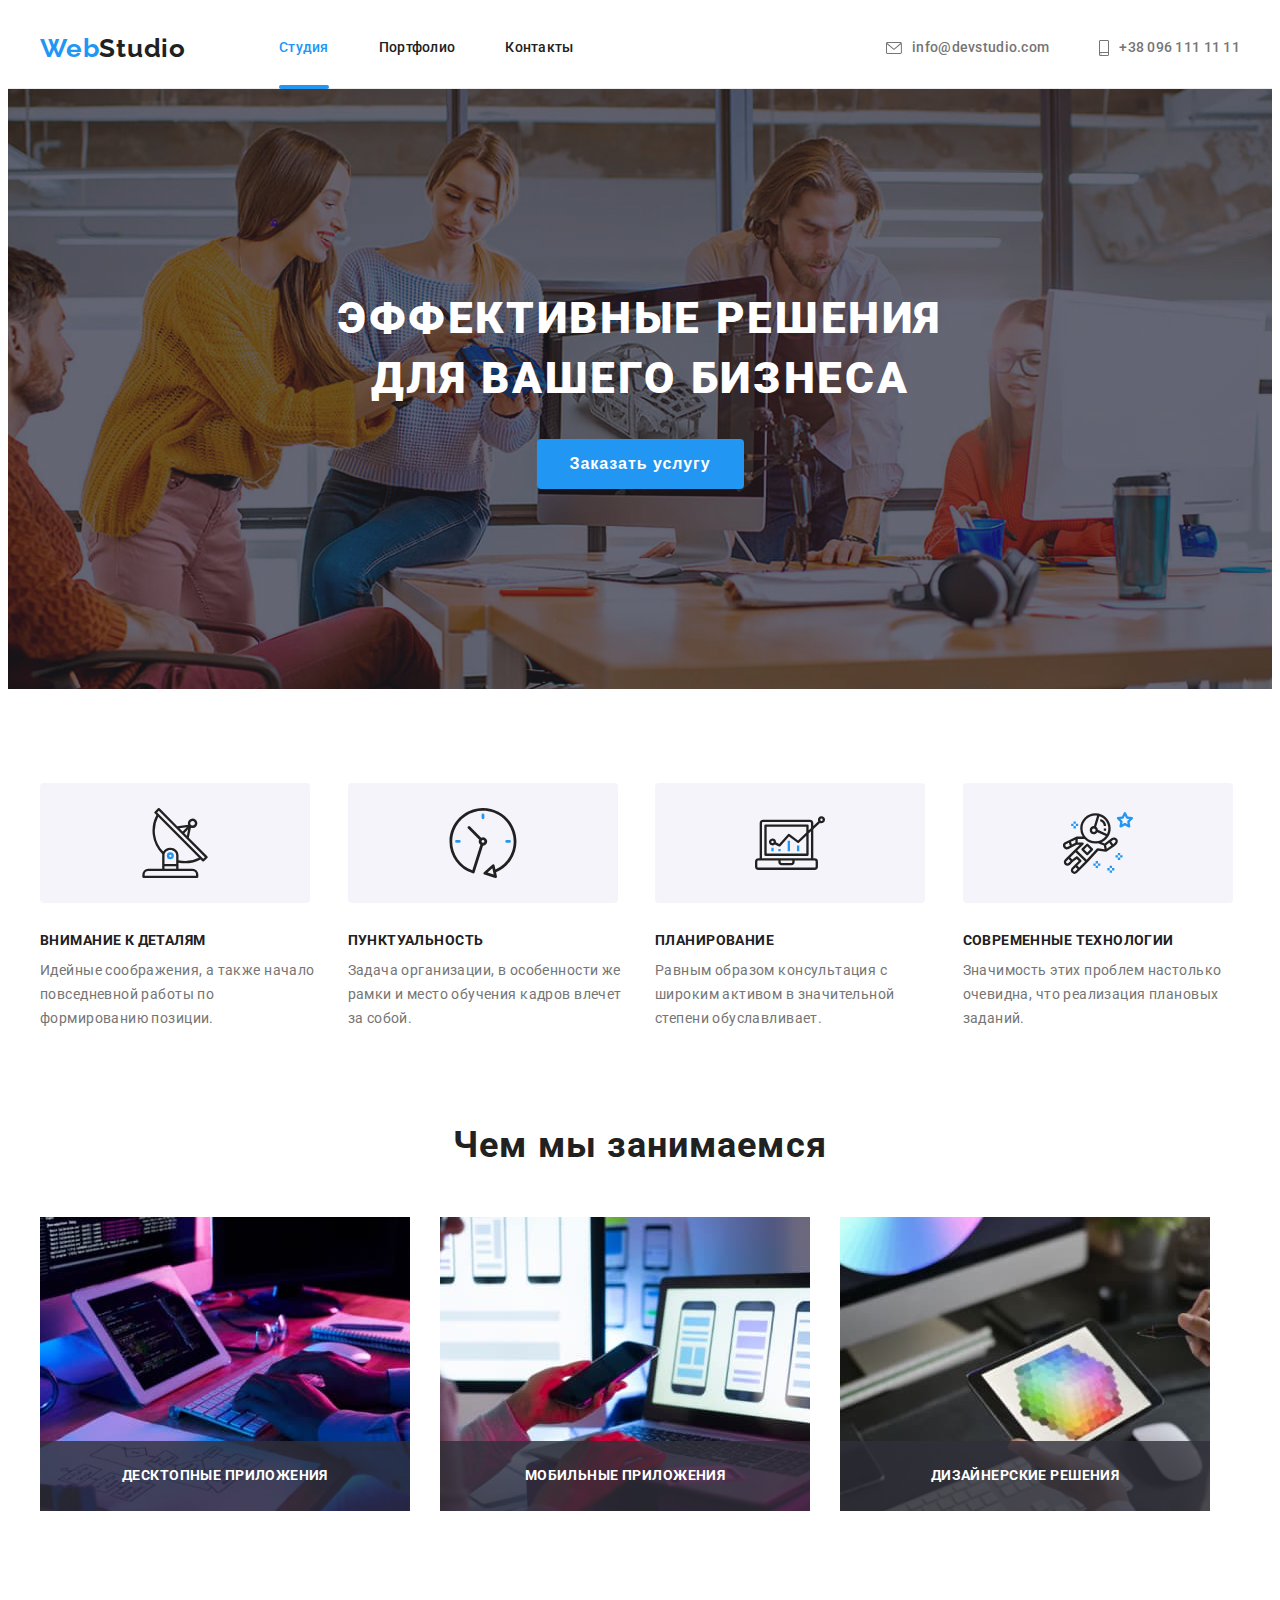
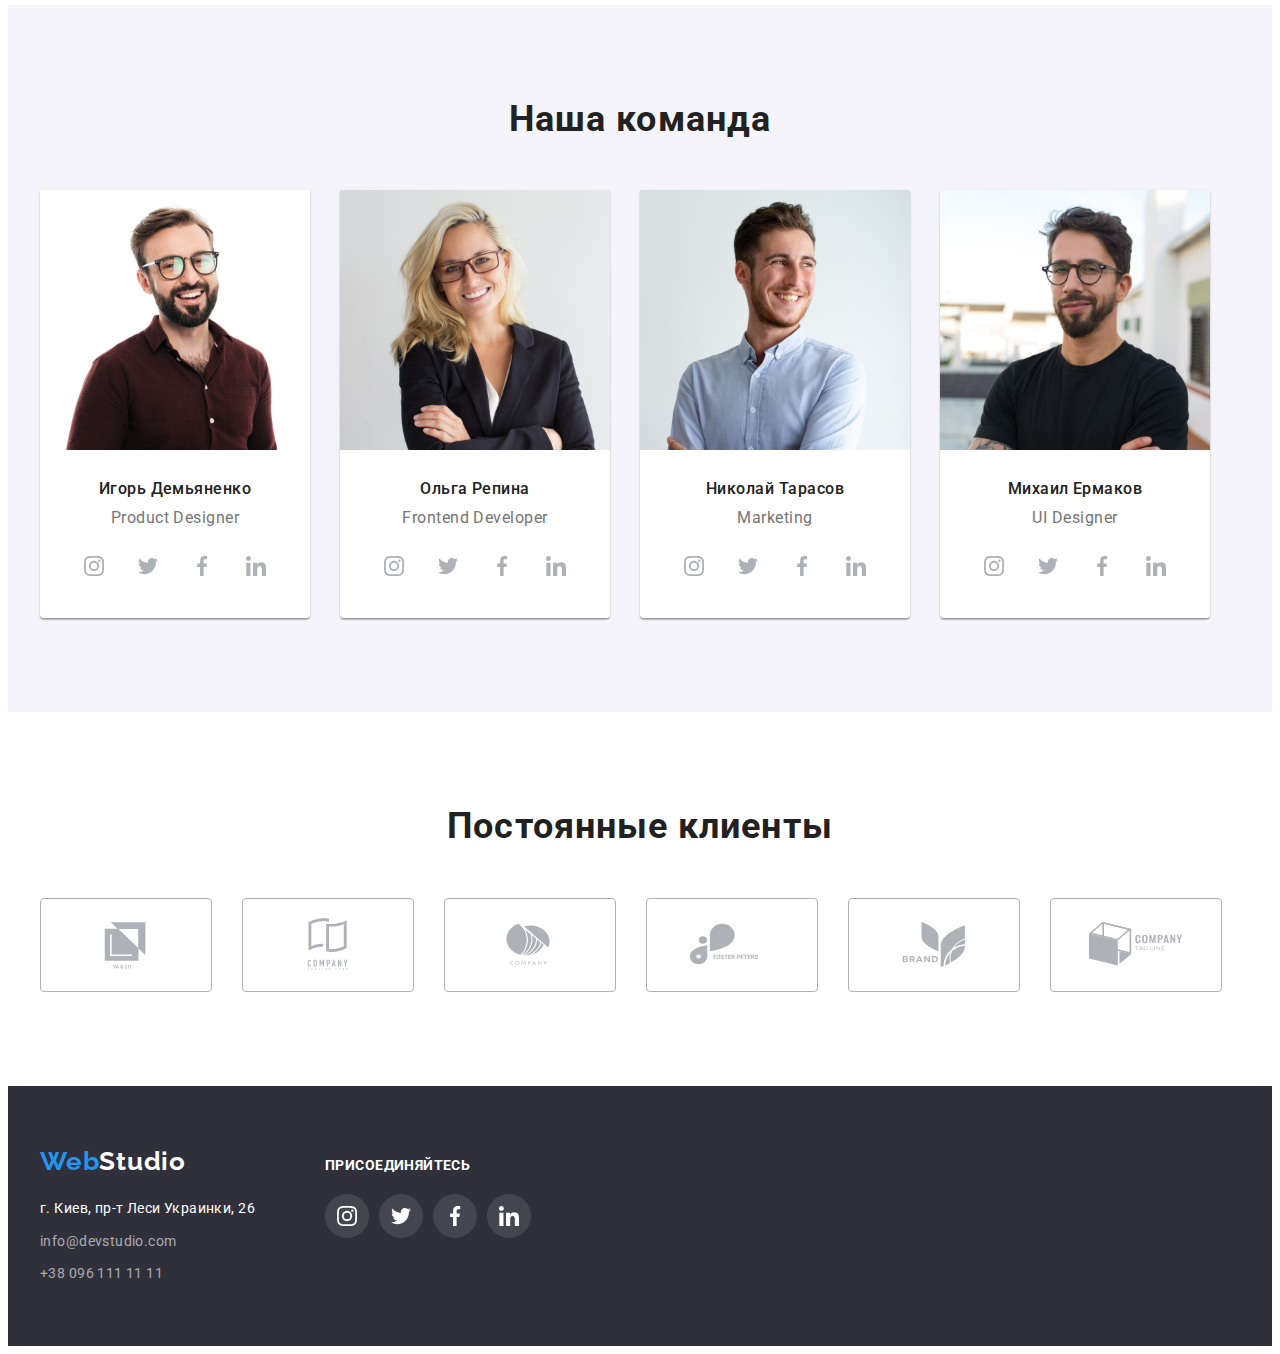
==== index.html @ b4411217 "hw-06 draft" ====
<!DOCTYPE html>
<html lang="ru">
  <head>
    <meta charset="UTF-8" />
    <meta http-equiv="X-UA-Compatible" content="IE=edge" />
    <meta name="viewport" content="width=device-width, initial-scale=1.0" />
    <link rel="preconnect" href="https://fonts.googleapis.com" />
    <link rel="preconnect" href="https://fonts.gstatic.com" crossorigin />
    <link rel="preconnect" href="https://fonts.googleapis.com" />
    <link rel="preconnect" href="https://fonts.gstatic.com" crossorigin />
    <link
      href="https://fonts.googleapis.com/css2?family=Raleway:wght@700&family=Roboto:wght@400;500;700;900&display=swap"
      rel="stylesheet"
    />
    <title>Портфолио</title>
    <link
      rel="stylesheet"
      href="https://cdnjs.cloudflare.com/ajax/libs/modern-normalize/1.1.0/modern-normalize.min.css"
      integrity="sha512-wpPYUAdjBVSE4KJnH1VR1HeZfpl1ub8YT/NKx4PuQ5NmX2tKuGu6U/JRp5y+Y8XG2tV+wKQpNHVUX03MfMFn9Q=="
      crossorigin="anonymous"
      referrerpolicy="no-referrer"
    />
    <link rel="stylesheet" href="./css/styles.css" />
  </head>
  <body>
    <!--SITE HEADER-->
    <header class="nav-header">
      <div class="container nav-container">
        <nav class="site-nav">
          <a href="" class="site-logo link"
            >Web<span class="logo-second-half">Studio</span></a
          >
          <ul class="site-nav-list list">
            <li class="site-nav-item">
              <a href="./index.html" class="site-nav-link link current"
                >Студия</a
              >
            </li>
            <li class="site-nav-item">
              <a href="./portfolio.html" class="site-nav-link link"
                >Портфолио</a
              >
            </li>
            <li class="site-nav-item">
              <a href="" class="site-nav-link link">Контакты</a>
            </li>
          </ul>
        </nav>

        <ul class="contacts-list list">

          <li class="contacts-item">
            <a href="mailto:info@devstudio.com" class="contacts-link link">
              <svg class="contacts-icon" width="16" height="12">
                <use href="./images/icons.svg#convert"></use>
              </svg>
              info@devstudio.com
            </a>

          </li>
          <li class="contacts-item">
            <a href="tel:+380961111111" class="contacts-link link">
              <svg class="contacts-icon" width="10" height="16">
                <use href="./images/icons.svg#smartphone"></use>
              </svg>
              +38 096 111 11 11
            </a>
          </li>

        </ul>
      </div>
    </header>
    <!-- MAIN -->
    <main>
      <!-- HERO SECTION -->
      <section class="hero-section">
        <h1 class="hero-title">Эффективные решения для вашего бизнеса</h1>
        <button type="button" class="hero-button" data-modal-open>Заказать услугу</button>
        <div class="hero-backdrop is-hidden" data-modal>

          <div class="hero-modal">
            <h2 class="hero-modal-title">Оставьте свои данные, мы вам перезвоним</h2>

            <form action="#" class="online-form">
          
          <div class="hero-form-wrap">
              <div class="hero-modal-wrap">
              <label class="hero-modal-label" for="user-name">Имя</label>
              <input class="hero-modal-input" type="text" name="online-name" id="user-name" required>
              <svg class="hero-input-icon" width="18" height="18">
                <use href="./images/icons.svg#person"></use>
              </svg>
            </div>

            <div class="hero-modal-wrap">
              <label class="hero-modal-label" for="user-tel">Телефон</label>
              <input class="hero-modal-input" type="tel" name="online-tel" id="user-tel" required>
              <svg class="hero-input-icon" width="18" height="18">
                <use href="./images/icons.svg#phone"></use>
              </svg>
            </div>

            <div class="hero-modal-wrap">
              <label class="hero-modal-label" for="user-email">Почта</label>
              <input class="hero-modal-input" type="email" name="online-email" id="user-email" required>
              <svg class="hero-input-icon" width="18" height="18">
                <use href="./images/icons.svg#email"></use>
              </svg>
            </div>

            <div class="hero-modal-wrap">
              <label class="hero-modal-label" for="online-comment">Комментарий</label>
              <textarea class="hero-modal-textarea" name="online-comment" id="online-comment" placeholder="Введите текст"></textarea>
            </div>
          </div>

            <div class="hero-modal-policy">
              <input class="modal-policy-check visually-hidden" type="checkbox" name="online-policy" id="online-policy">
              <label class="modal-policy" for="online-policy">
                <span><svg class="policy-icon-check" width="16" height="15">
                  <use href="./images/icons.svg#check"></use>
                </svg></span>Соглашаюсь с рассылкой и принимаю&nbsp;</label>
              <a class="modal-link" href="">Условия договора</a>
            </div>

            <button type="submit" class="hero-button">Отправить</button>
            
            </form>

            <button type="button" class="hero-modal-button" data-modal-close>
              <svg class="hero-modal-icon" width="11" height="11">
                    <use href="./images/icons.svg#close"></use>
                  </svg>
            </button>

          </div>
        </div>
      </section>
      <!-- ADVANTAGES -->
      <section class="advantages-section section">
        <h2 class="visually-hidden">Наши преимущества</h2>
        <div class="container">
          <ul class="advantages-list list">

            <li class="advantages-item">
              <div class="advanages-icon">
                <svg width="70" height="70">
                  <use href="./images/icons.svg#antenna"></use>
                </svg>
              </div>

              <h3 class="advantages-title">Внимание к деталям</h3>
              <p class="advantages-description">
                Идейные соображения, а также начало повседневной работы по
                формированию позиции.
              </p>
            </li>

            <li class="advantages-item">
              <div class="advanages-icon">
                <svg width="70" height="70">
                  <use href="./images/icons.svg#clock"></use>
                </svg>
              </div>

              <h3 class="advantages-title">Пунктуальность</h3>
              <p class="advantages-description">
                Задача организации, в особенности же рамки и место обучения
                кадров влечет за собой.
              </p>
            </li>

            <li class="advantages-item">

              <div class="advanages-icon">
                <svg width="70" height="70">
                  <use href="./images/icons.svg#diagram"></use>
                </svg>
              </div>

              <h3 class="advantages-title">Планирование</h3>
              <p class="advantages-description">
                Равным образом консультация с широким активом в значительной
                степени обуславливает.
              </p>
            </li>

            <li class="advantages-item">

              <div class="advanages-icon">
                <svg width="70" height="70">
                  <use href="./images/icons.svg#astronaut"></use>
                </svg>
              </div>

              <h3 class="advantages-title">Современные технологии</h3>
              <p class="advantages-description">
                Значимость этих проблем настолько очевидна, что реализация
                плановых заданий.
              </p>
            </li>

          </ul>
        </div>
      </section>
      <!-- WHAT CAN WE MAKE -->
      <section class="section">
        <div class="container">
          <h2 class="we-make-title">Чем мы занимаемся</h2>
          <ul class="we-make-list list">

            <li class="we-make-item">
              <img
                src="./images/box1.jpg"
                alt="процесс программирования"
                width="370"
              />
              <h3 class="we-make-description">Десктопные приложения</h3>
            </li>

            <li class="we-make-item">
              <img
                src="./images/box2.jpg"
                alt="адаптирование под смартфон"
                width="370"
              />
              <h3 class="we-make-description">Мобильные приложения</h3>
            </li>

            <li class="we-make-item">
              <img
                src="./images/box3.jpg"
                alt="адаптирование под планшет"
                width="370"
              />
              <h3 class="we-make-description">Дизайнерские решения</h3>
            </li>

          </ul>
        </div>
      </section>
      <!-- TEAM -->
      <section class="team-section section">
        <div class="container">

          <h2 class="team-title">Наша команда</h2>
          <ul class="team-list list">
            
              <li class="team-item">
                <img
                  src="./images/igor_d_photo.jpg"
                  alt="Игорь Демьяненко"
                  width="270"
                />
                <div class="team-text-card">
                  <h3 class="team-title-member">Игорь Демьяненко</h3>
                  <p class="team-description" lang="en">Product Designer</p>
                  <ul class="team-social-list list">

                    <li class="team-social-item">
                      <a href="" class="team-social-link">
                        <svg class="team-social-icon" width="20" height="20">
                          <use href="./images/icons.svg#instagram"></use>
                        </svg>
                      </a>
                    </li>

                    <li class="team-social-item">
                      <a href="" class="team-social-link">
                        <svg class="team-social-icon" width="20" height="20">
                          <use href="./images/icons.svg#twitter"></use>
                        </svg>
                      </a>
                    </li>

                    <li class="team-social-item">
                      <a href="" class="team-social-link">
                        <svg class="team-social-icon" width="20" height="20">
                          <use href="./images/icons.svg#facebook"></use>
                        </svg>
                      </a>
                    </li>

                    <li class="team-social-item">
                      <a href="" class="team-social-link">
                        <svg class="team-social-icon" width="20" height="20">
                          <use href="./images/icons.svg#linkedin"></use>
                        </svg>
                      </a>
                    </li>

                  </ul>
              </li>

            <li class="team-item">
              <img
                src="./images/olga_r_photo.jpg"
                alt="Ольга Репина"
                width="270"
              />
              <div class="team-text-card">
                <h3 class="team-title-member">Ольга Репина</h3>
                <p class="team-description" lang="en">Frontend Developer</p>
                  <ul class="team-social-list list">

                    <li class="team-social-item">
                      <a href="" class="team-social-link">
                        <svg class="team-social-icon" width="20" height="20">
                          <use href="./images/icons.svg#instagram"></use>
                        </svg>
                      </a>
                    </li>

                    <li class="team-social-item">
                      <a href="" class="team-social-link">
                        <svg class="team-social-icon" width="20" height="20">
                          <use href="./images/icons.svg#twitter"></use>
                        </svg>
                      </a>
                    </li>

                    <li class="team-social-item">
                      <a href="" class="team-social-link">
                        <svg class="team-social-icon" width="20" height="20">
                          <use href="./images/icons.svg#facebook"></use>
                        </svg>
                      </a>
                    </li>

                    <li class="team-social-item">
                      <a href="" class="team-social-link">
                        <svg class="team-social-icon" width="20" height="20">
                          <use href="./images/icons.svg#linkedin"></use>
                        </svg>
                      </a>
                    </li>

                  </ul>
              </div>
            </li>

            <li class="team-item">
              <img
                src="./images/nikolay_t_photo.jpg"
                alt="Николай Тарасов"
                width="270"
              />
              <div class="team-text-card">
                <h3 class="team-title-member">Николай Тарасов</h3>
                <p class="team-description" lang="en">Marketing</p>
                  <ul class="team-social-list list">

                    <li class="team-social-item">
                      <a href="" class="team-social-link">
                        <svg class="team-social-icon" width="20" height="20">
                          <use href="./images/icons.svg#instagram"></use>
                        </svg>
                      </a>
                    </li>

                    <li class="team-social-item">
                      <a href="" class="team-social-link">
                        <svg class="team-social-icon" width="20" height="20">
                          <use href="./images/icons.svg#twitter"></use>
                        </svg>
                      </a>
                    </li>

                    <li class="team-social-item">
                      <a href="" class="team-social-link">
                        <svg class="team-social-icon" width="20" height="20">
                          <use href="./images/icons.svg#facebook"></use>
                        </svg>
                      </a>
                    </li>

                    <li class="team-social-item">
                      <a href="" class="team-social-link">
                        <svg class="team-social-icon" width="20" height="20">
                          <use href="./images/icons.svg#linkedin"></use>
                        </svg>
                      </a>
                    </li>

                  </ul>
              </div>
            </li>

            <li class="team-item">
              <img
                src="./images/mickhail_e_photo.jpg"
                alt="Михаил Ермаков"
                width="270"
              />
              <div class="team-text-card">
                <h3 class="team-title-member">Михаил Ермаков</h3>
                <p class="team-description" lang="en">UI Designer</p>
                  <ul class="team-social-list list">

                    <li class="team-social-item">
                      <a href="" class="team-social-link">
                        <svg class="team-social-icon" width="20" height="20">
                          <use href="./images/icons.svg#instagram"></use>
                        </svg>
                      </a>
                    </li>

                    <li class="team-social-item">
                      <a href="" class="team-social-link">
                        <svg class="team-social-icon" width="20" height="20">
                          <use href="./images/icons.svg#twitter"></use>
                        </svg>
                      </a>
                    </li>

                    <li class="team-social-item">
                      <a href="" class="team-social-link">
                        <svg class="team-social-icon" width="20" height="20">
                          <use href="./images/icons.svg#facebook"></use>
                        </svg>
                      </a>
                    </li>

                    <li class="team-social-item">
                      <a href="" class="team-social-link">
                        <svg class="team-social-icon" width="20" height="20">
                          <use href="./images/icons.svg#linkedin"></use>
                        </svg>
                      </a>
                    </li>

                  </ul>
              </div>
            </li>
          </ul>
        </div>
      </section>
      <!-- CLIENTS -->
      <section class="section">
        <div class="container">
          <h2 class="clients-title">Постоянные клиенты</h2>

          <ul class="clients-list list">

            <li class="clients-item">
              <a class="clients-link" href="">
                  <svg class="clients-icon" width="106" height="60">
                    <use href="./images/icons.svg#client1"></use>
                  </svg>
              </a>
            </li>

                <li class="clients-item">
              <a class="clients-link" href="">
                  <svg class="clients-icon" width="106" height="60">
                    <use href="./images/icons.svg#client2"></use>
                  </svg>
              </a>
            </li>

                <li class="clients-item">
              <a class="clients-link" href="">
                  <svg class="clients-icon" width="106" height="60">
                    <use href="./images/icons.svg#client3"></use>
                  </svg>
              </a>
            </li>

                <li class="clients-item">
              <a class="clients-link" href="">
                  <svg class="clients-icon" width="106" height="60">
                    <use href="./images/icons.svg#client4"></use>
                  </svg>
              </a>
            </li>

                <li class="clients-item">
              <a class="clients-link" href="">
                  <svg class="clients-icon" width="106" height="60">
                    <use href="./images/icons.svg#client5"></use>
                  </svg>
              </a>
            </li>

                <li class="clients-item">
              <a class="clients-link" href="">
                  <svg class="clients-icon" width="106" height="60">
                    <use href="./images/icons.svg#client6"></use>
                  </svg>
              </a>
            </li>

          </ul>
        </div>
      </section>
    </main>
    <!-- FOOTER -->
    <footer class="footer">
      <div class="container wrapper">

        <div class="footer-contacts">
          <a href="" class="site-logo-footer link"
          >Web<span class="white-half-logo">Studio</span>
        </a>
        <address class="footer-address">
          <ul class="footer-list list">
            <li class="footer-item">
              <a
                class="footer-link-location link"
                href="https://goo.gl/maps/r5CcagLjubWfefs69"
                target="_blank"
                rel="nooper norefferer"
                >г. Киев, пр-т Леси Украинки, 26</a
              >
            </li>
            <li class="footer-item">
              <a class="footer-link link" href="mailto:info@devstudio.com"
                >info@devstudio.com</a
              >
            </li>
            <li class="footer-item">
              <a class="footer-link link" href="tel:+380961111111"
                >+38 096 111 11 11</a
              >
            </li>
          </ul>
        </address>
        </div>

        <div class="footer-socials">
          <h3 class="footer-socials-title">Присоединяйтесь</h3>
            <ul class="footer-socials-list list">

            <li class="footer-socials-item">
              <a href="" class="footer-socials-link">
                <svg class="footer-socials-icon" width="20" height="20">
                  <use href="./images/icons.svg#instagram"></use>
                </svg>
              </a>
            </li>

            <li class="footer-socials-item">
              <a href="" class="footer-socials-link">
                <svg class="footer-socials-icon" width="20" height="20">
                  <use href="./images/icons.svg#twitter"></use>
                </svg>
              </a>
            </li>

            <li class="footer-socials-item">
              <a href="" class="footer-socials-link">
                <svg class="footer-socials-icon" width="20" height="20">
                  <use href="./images/icons.svg#facebook"></use>
                </svg>
              </a>
            </li>

            <li class="footer-socials-item">
              <a href="" class="footer-socials-link">
                <svg class="footer-socials-icon" width="20" height="20">
                  <use href="./images/icons.svg#linkedin"></use>
                </svg>
              </a>
            </li>

          </ul>
        </div>

      </div>
    </footer>
    <script src="./js/modal.js"></script>
  </body>
</html>
---- css/styles.css ----
:root {
	--primary-text-color: #212121;
	--secondary-text-color: #757575;
	--secondary-bg-color: #f5f4fa;
	--design-bg-color: #2f303a;
	--accent-color: #2196f3;
	--wite-bg-color: #ffffff;
	--white-text-color: #ffffff;
	--icons-color: #afb1b8;
	--low-opacity-text: rgba(255, 255, 255, 0.6);
	--footer-bg-icon: rgba(255, 255, 255, 0.1);
	--card-shadow: 0px 1px 3px rgba(0, 0, 0, 0.12), 0px 1px 1px rgba(0, 0, 0, 0.14), 0px 2px 1px rgba(0, 0, 0, 0.2);
	--hover-shadow: 0px 3px 1px rgba(0, 0, 0, 0.1), 0px 1px 2px rgba(0, 0, 0, 0.08), 0px 2px 2px rgba(0, 0, 0, 0.12);
	--backdrop-bg: rgba(0, 0, 0, 0.2);
	--projects-bg-hover: rgba(33, 150, 243, 0.9);
	--cubic-value: cubic-bezier(0.4, 0, 0.2, 1);
}

/* ----------------UTILITIES---------------- */

p,
h1,
h2,
h3,
h4,
h5,
h6 {
	margin: 0;
}

ul {
	margin: 0;
	padding: 0;
}

body {
	background-color: var(--white-bg-color);
	color: var(--primary-text-color);
	font-family: Roboto, sans-serif;
}

img {
	display: block;
	max-width: 100%;
	height: auto;
}

.container {
	width: 1200px;
	padding-right: 15px;
	padding-left: 15px;
	margin-left: auto;
	margin-right: auto;
}

.section {
	padding-top: 94px;
	padding-bottom: 94px;
}

.list {
	list-style: none;
}

.link {
	text-decoration: none;
}

.visually-hidden {
	position: absolute;
	white-space: nowrap;
	width: 1px;
	height: 1px;
	overflow: hidden;
	border: 0;
	padding: 0;
	clip: rect(0 0 0 0);
	clip-path: inset(50%);
	margin: -1px;
}

/* ----------------ALL PAGES---------------- */

/* ----------------NAV---------------- */
.site-logo {
	margin-right: 93px;

	color: var(--accent-color);
	font-family: Raleway, sans-serif;
	font-size: 26px;
	font-weight: 700;
	line-height: 1.19;
	letter-spacing: 0.03em;
}

.site-logo-footer {
	color: var(--accent-color);
	font-family: Raleway, sans-serif;
	font-size: 26px;
	font-weight: 700;
	line-height: 1.19;
	letter-spacing: 0.03em;
}

.logo-second-half {
	color: var(--primary-text-color);
}

.nav-header {
	border-bottom-width: 1px;
	border-bottom-style: solid;
	border-bottom-color: #ececec;
}

.nav-container {
	display: flex;
	align-items: center;
}

.site-nav {
	display: flex;
	align-items: center;
}

.site-nav-list {
	display: flex;
}

.site-nav-item:not(:last-child) {
	margin-right: 50px;
}

.site-nav-link {
	position: relative;
	display: block;

	padding-top: 32px;
	padding-bottom: 32px;

	color: var(--primary-text-color);
	font-weight: 500;
	font-size: 14px;
	line-height: 1.14;
	letter-spacing: 0.02em;

	transition: color 250ms var(--cubic-value);
}

.site-nav-link::after {
	position: absolute;
	display: block;
	bottom: -1px;

	content: "";
	width: 100%;
	height: 4px;
	background-color: var(--accent-color);
	border-radius: 2px;

	transform: scaleX(0);
	transition: transform 250ms var(--cubic-value);
	transform-origin: left center;
}

.site-nav-link:hover::after,
.site-nav-link:focus::after {
	transform: scaleX(1);
}

.site-nav-link.current,
.site-nav-link:hover,
.site-nav-link:focus {
	color: var(--accent-color);
}

.current {
	position: relative;
}

.current::before {
	position: absolute;
	display: block;
	bottom: -1px;

	content: "";
	width: 100%;
	height: 4px;
	background-color: var(--accent-color);
	border-radius: 2px;
}

.contacts-item:not(:first-child) {
	margin-left: 50px;
}

.contacts-link {
	display: flex;
	align-items: center;

	padding-top: 32px;
	padding-bottom: 32px;

	color: var(--secondary-text-color);
	font-weight: 500;
	font-size: 14px;
	line-height: 1.14;
	letter-spacing: 0.02em;

	transition: color 250ms var(--cubic-value);
}

.contacts-list {
	display: flex;
	margin-left: auto;
}

.contacts-link:hover,
.contacts-link:focus {
	color: var(--accent-color);
}

.contacts-icon {
	margin-right: 10px;
	fill: currentColor;
}

/* ----------------FOOTER---------------- */
.footer {
	padding: 60px 0;
	background-color: var(--design-bg-color);
}

.wrapper {
	align-items: baseline;
	display: flex;
}

.white-half-logo {
	display: inline-block;
	color: var(--white-text-color);
}

.footer-link-location {
	color: var(--white-text-color);
	font-style: normal;
	font-size: 14px;
	line-height: 1.7;
	letter-spacing: 0.03em;
}

.footer-link {
	color: var(--low-opacity-text);
	font-style: normal;
	font-size: 14px;
	line-height: 1.7;
	letter-spacing: 0.03em;
}

.footer-list {
	display: inline-block;
}

.footer-item:not(:last-child) {
	margin-bottom: 9px;
}

.footer-address {
	margin-top: 20px;
}

.footer-socials {
	margin-left: 70px;
}

.footer-socials-title {
	margin-bottom: 20px;

	font-weight: 700;
	font-size: 14px;
	line-height: 1.14;
	letter-spacing: 0.03em;
	text-transform: uppercase;
	color: var(--white-text-color);
}

.footer-socials-list {
	display: flex;
	justify-content: center;
}

.footer-socials-item {
	width: 44px;
	height: 44px;
}

.footer-socials-item:not(:first-child) {
	margin-left: 10px;
}

.footer-socials-link {
	display: flex;
	align-items: center;
	justify-content: center;

	width: 100%;
	height: 100%;
	border-radius: 50%;

	background-color: var(--footer-bg-icon);
	color: white;

	transition: background-color 250ms var(--cubic-value);
}

.footer-socials-icon {
	fill: currentColor;
}

.footer-socials-link:hover,
.footer-socials-link:focus {
	background-color: var(--accent-color);
}

/* ----------------"Студия" page CSS---------------- */

/* ----------------HERO SECTION---------------- */
.hero-section {
	text-align: center;

	padding: 200px 0;
	margin-left: auto;
	margin-right: auto;
	max-width: 1600px;

	background-color: #c4c4c4;
	background-image: linear-gradient(rgba(47, 48, 58, 0.4), rgba(47, 48, 58, 0.4)), url(../images/hero-img.jpg);
	background-repeat: no-repeat;
	background-position: center;
	background-size: cover;
}

.hero-title {
	margin-bottom: 30px;
	margin-left: auto;
	margin-right: auto;
	width: 696px;

	color: var(--white-text-color);
	text-transform: uppercase;
	font-weight: 900;
	font-size: 44px;
	line-height: 1.36;
	letter-spacing: 0.06em;
}

.hero-button {
	display: inline-block;
	padding: 10px 32px;
	min-width: 200px;

	background-color: var(--accent-color);
	color: var(--white-text-color);
	border-radius: 4px;
	border: 1px solid transparent;
	box-sizing: border-box;
	cursor: pointer;
	font-size: 16px;
	font-weight: 700;
	line-height: 1.8;
	letter-spacing: 0.06em;

	transition: background-color 250ms var(--cubic-value);
}

.hero-button:hover,
.hero-button:focus {
	background-color: #188ce8;
}

.hero-backdrop {
	position: fixed;
	z-index: 1;

	top: 0;
	left: 0;
	width: 100%;
	height: 100%;
	background-color: var(--backdrop-bg);
	transition: opacity 800ms var(--cubic-value), visibility 800ms var(--cubic-value);
}

.hero-modal {
	position: absolute;
	top: 50%;
	left: 50%;

	width: 528px;
	height: 581px;
	padding: 40px;

	background-color: var(--wite-bg-color);
	box-shadow: var(--card-shadow);
	border-radius: 4px;

	transform: scale(1) translate(-50%, -50%);
}

.hero-modal-button {
	position: absolute;
	top: 7px;
	right: 7px;

	display: flex;
	align-items: center;
	justify-content: center;

	width: 30px;
	height: 30px;

	border-radius: 50%;
	background-color: transparent;
	border: 1px solid rgba(0, 0, 0, 0.1);
	cursor: pointer;
	color: var(--accent-color);
	transition: fill 250ms var(--cubic-value);
}

.hero-modal-button:hover,
.hero-modal-button:focus {
	fill: currentColor;
}

.hero-modal-title {
	margin-bottom: 12px;

	font-weight: 700;
	font-size: 20px;
	line-height: 1.15;
	letter-spacing: 0.03em;
	color: var(--primary-text-color);
}

.hero-form-wrap {
	margin-bottom: 20px;
}

.hero-modal-wrap {
	position: relative;

	display: flex;
	flex-direction: column;
}

.hero-modal-wrap:not(:last-child) {
	margin-bottom: 10px;
}

.hero-modal-label {
	display: block;
	text-align: left;
	margin-bottom: 4px;

	font-size: 12px;
	line-height: 1.16;
	letter-spacing: 0.01em;
	color: var(--secondary-text-color);
}

.hero-modal-input {
	padding: 0;
	margin: 0;

	padding-left: 42px;

	width: 100%;
	height: 40px;

	border: 1px solid rgba(33, 33, 33, 0.2);
	border-radius: 4px;
	outline: none;
	transition: border-color 250ms var(--cubic-value);
}

.hero-input-icon {
	position: absolute;
	top: 50%;
	left: 12px;
	transition: fill 250ms var(--cubic-value);
}

.hero-modal-textarea {
	width: 100%;
	height: 120px;

	padding: 12px 16px;

	border: 1px solid rgba(33, 33, 33, 0.2);
	border-radius: 4px;
	resize: none;
	outline: none;
	transition: border-color 250ms var(--cubic-value);
}

.hero-modal-input:focus,
.hero-modal-textarea:focus {
	border-color: var(--accent-color);
}

.hero-modal-input:focus + .hero-input-icon {
	fill: var(--accent-color);
}

.hero-modal-textarea::placeholder {
	font-size: 14px;
	line-height: 1.14;
	letter-spacing: 0.01em;

	color: rgba(117, 117, 117, 0.5);
}

.hero-modal-policy {
	display: flex;
	align-items: center;
	justify-content: center;

	margin-bottom: 30px;
}

.modal-policy {
	display: flex;
	align-items: center;

	font-size: 14px;
	line-height: 1.7;
	letter-spacing: 0.03em;
	color: var(--secondary-text-color);
}

.modal-policy span {
	display: flex;
	align-items: center;

	width: 16px;
	height: 15px;
	border: 2px solid #212121;
	border-radius: 2px;
	margin-right: 8px;
}

.policy-icon-check {
	fill: #ffffff;
}

.modal-policy-check:checked + .modal-policy span {
	background-color: var(--accent-color);
	border: none;
}

.modal-link {
	font-size: 14px;
	line-height: 1.7;
	letter-spacing: 0.03em;
	text-decoration-skip-ink: none;
	color: var(--accent-color);
}

.is-hidden {
	opacity: 0;
	visibility: hidden;
	pointer-events: none;
}

/* ----------------ADVANTAGES---------------- */

.advantages-section {
	padding-bottom: 0;
}

.advantages-list {
	margin-left: -30px;
	margin-top: -30px;
	display: flex;
	flex-wrap: wrap;
}

.advantages-item {
	flex-basis: calc(100% / 4 - 30px);
	margin-left: 30px;
	margin-top: 30px;
}

.advanages-icon {
	margin-bottom: 30px;
	background-color: var(--secondary-bg-color);
	width: 270px;
	height: 120px;
	display: flex;
	justify-content: center;
	align-items: center;
	border-radius: 4px;
}

.advantages-title {
	margin-bottom: 10px;
	color: var(--primary-text-color);
	font-size: 14px;
	font-weight: 700;
	line-height: 1.14;
	letter-spacing: 0.03em;
	text-transform: uppercase;
}

.advantages-description {
	color: var(--secondary-text-color);
	font-size: 14px;
	line-height: 1.7;
	letter-spacing: 0.03em;
}

/* ----------------WHAT CAN WE MAKE---------------- */

.we-make-list {
	display: flex;
}

.we-make-item {
	position: relative;
}

.we-make-item:not(:last-child) {
	margin-right: 30px;
}

.we-make-title {
	margin-bottom: 50px;
	color: var(--primary-text-color);
	font-weight: 700;
	font-size: 36px;
	line-height: 1.16;
	text-align: center;
	letter-spacing: 0.03em;
}

.we-make-description {
	position: absolute;
	bottom: 0;
	right: 0;

	display: flex;
	justify-content: center;
	align-items: center;

	width: 370px;
	height: 70px;

	background-color: rgba(47, 48, 58, 0.8);
	color: var(--white-text-color);
	font-weight: 700;
	font-size: 14px;
	line-height: 1.14;
	letter-spacing: 0.03em;
	text-transform: uppercase;
}

/* ----------------TEAM---------------- */

.team-section {
	background-color: var(--secondary-bg-color);
}

.team-list {
	display: flex;
	flex-wrap: wrap;
}

.team-item {
	box-shadow: var(--card-shadow);
	border-radius: 0px 0px 4px 4px;
}

.team-item:not(:last-child) {
	margin-right: 30px;
}

.team-title {
	margin-bottom: 50px;

	color: var(--primary-text-color);
	font-weight: 700;
	font-size: 36px;
	line-height: 1.16;
	text-align: center;
	letter-spacing: 0.03em;
}

.team-text-card {
	padding-top: 30px;
	padding-bottom: 30px;

	background-color: var(--wite-bg-color);
	text-align: center;
	border-radius: 0px 0px 4px 4px;
}

.team-title-member {
	margin-bottom: 10px;

	color: var(--primary-text-color);
	font-weight: 500;
	font-size: 16px;
	line-height: 1.18;
	letter-spacing: 0.03em;
}

.team-description {
	color: var(--secondary-text-color);
	font-size: 16px;
	line-height: 1.18;
	letter-spacing: 0.03em;
	margin-bottom: 16px;
}

.team-social-list {
	display: flex;
	justify-content: center;
}

.team-social-item {
	width: 44px;
	height: 44px;
}

.team-social-item:not(:first-child) {
	margin-left: 10px;
}

.team-social-link {
	width: 100%;
	height: 100%;
	border-radius: 50%;
	display: flex;
	align-items: center;
	justify-content: center;
	background-color: var(--wite-bg-color);
	color: var(--icons-color);

	transition: color 250ms var(--cubic-value), background-color 250ms var(--cubic-value);
}

.team-social-icon {
	fill: currentColor;
}

.team-social-link:hover,
.team-social-link:focus {
	background-color: var(--accent-color);
	color: var(--wite-bg-color);
}

/* ----------------CLIENTS---------------- */

.clients-title {
	margin-bottom: 50px;

	color: var(--primary-text-color);
	font-weight: 700;
	font-size: 36px;
	line-height: 1.16;
	text-align: center;
	letter-spacing: 0.03em;
}

.clients-list {
	display: flex;
}

.clients-item:not(:first-child) {
	margin-left: 30px;
}

.clients-link {
	width: 170px;
	height: 92px;
	display: flex;
	justify-content: center;
	align-items: center;

	border: 1px solid var(--icons-color);
	border-radius: 4px;
	color: var(--icons-color);

	transition: color 250ms var(--cubic-value), border-color 250ms var(--cubic-value);
}

.clients-icon {
	fill: currentColor;
}

.clients-link:hover,
.clients-link:focus {
	color: var(--accent-color);
	border-color: var(--accent-color);
}

/* ----------------"Портфолио" page CSS---------------- */

/* ----------------FILTER NAVIGATION---------------- */
.filter-nav-list {
	display: flex;
	justify-content: center;
	margin-bottom: 50px;
}

.filter-nav-item:not(:last-child) {
	margin-right: 8px;
}

.filter-nav-buttons {
	padding: 6px 22px;
	background-color: var(--secondary-bg-color);
	color: var(--primary-text-color);
	font-weight: 500;
	font-size: 16px;
	line-height: 1.62;
	letter-spacing: 0.03em;
	border: none;
	border-radius: 4px;
	cursor: pointer;

	transition: color 250ms var(--cubic-value), background-color 250ms var(--cubic-value),
		box-shadow 250ms var(--cubic-value);
}

.filter-nav-buttons:hover,
.filter-nav-buttons:focus {
	background-color: var(--accent-color);
	color: var(--white-text-color);
	box-shadow: var(--hover-shadow);
}

/* ----------------PROJECTS---------------- */

.projects-list {
	display: flex;
	flex-wrap: wrap;

	margin-left: -30px;
	margin-top: -30px;
}

.projects-item {
	flex-basis: calc(100% / 3 - 30px);
	margin-left: 30px;
	margin-top: 30px;
}

.projects-link {
	display: block;
	transition: box-shadow 250ms var(--cubic-value);
}

.projects-link:hover,
.projects-link:focus {
	box-shadow: 0px 1px 1px rgba(0, 0, 0, 0.12), 0px 4px 4px rgba(0, 0, 0, 0.06), 1px 4px 6px rgba(0, 0, 0, 0.16);
}

.projects-wrap {
	padding: 20px 24px;
	border-left: 1px solid #eeeeee;
	border-right: 1px solid #eeeeee;
	border-bottom: 1px solid #eeeeee;
}

.projects-title {
	margin-bottom: 4px;
	color: var(--primary-text-color);
	font-weight: 700;
	font-size: 18px;
	line-height: 2;
	letter-spacing: 0.06em;
}

.projects-description {
	color: var(--secondary-text-color);
	font-size: 16px;
	line-height: 1.87;
	letter-spacing: 0.03em;
}

.projects-top-wrap {
	position: relative;
	overflow: hidden;
}

.projects-top-text {
	position: absolute;
	top: 0;
	left: 0;

	height: 100%;
	font-size: 18px;
	line-height: 1.5;
	letter-spacing: 0.03em;
	padding: 63px 24px;
	color: var(--white-text-color);
	background-color: var(--projects-bg-hover);

	transform: translateY(100%);
	transition: transform 250ms var(--cubic-value);
}

.projects-item:hover .projects-top-text,
.projects-link:focus .projects-top-text {
	transform: translateY(0);
}
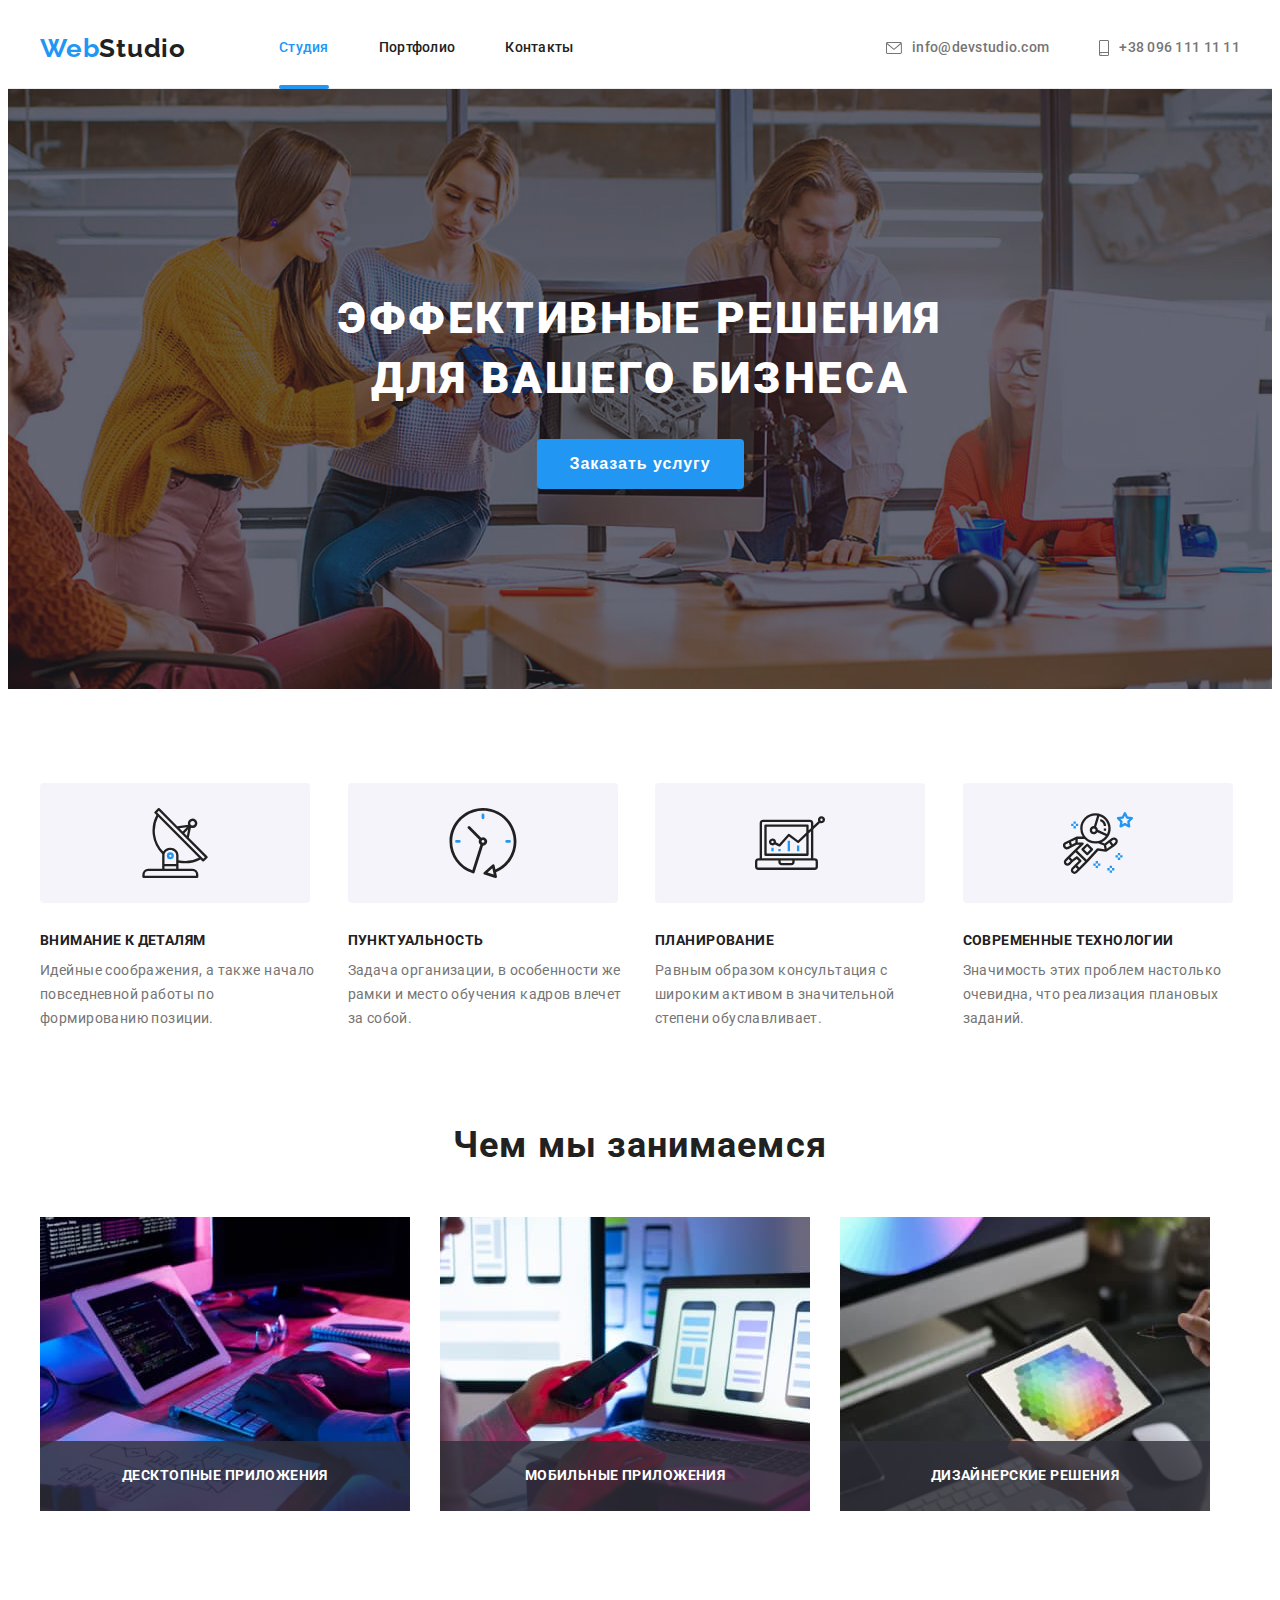
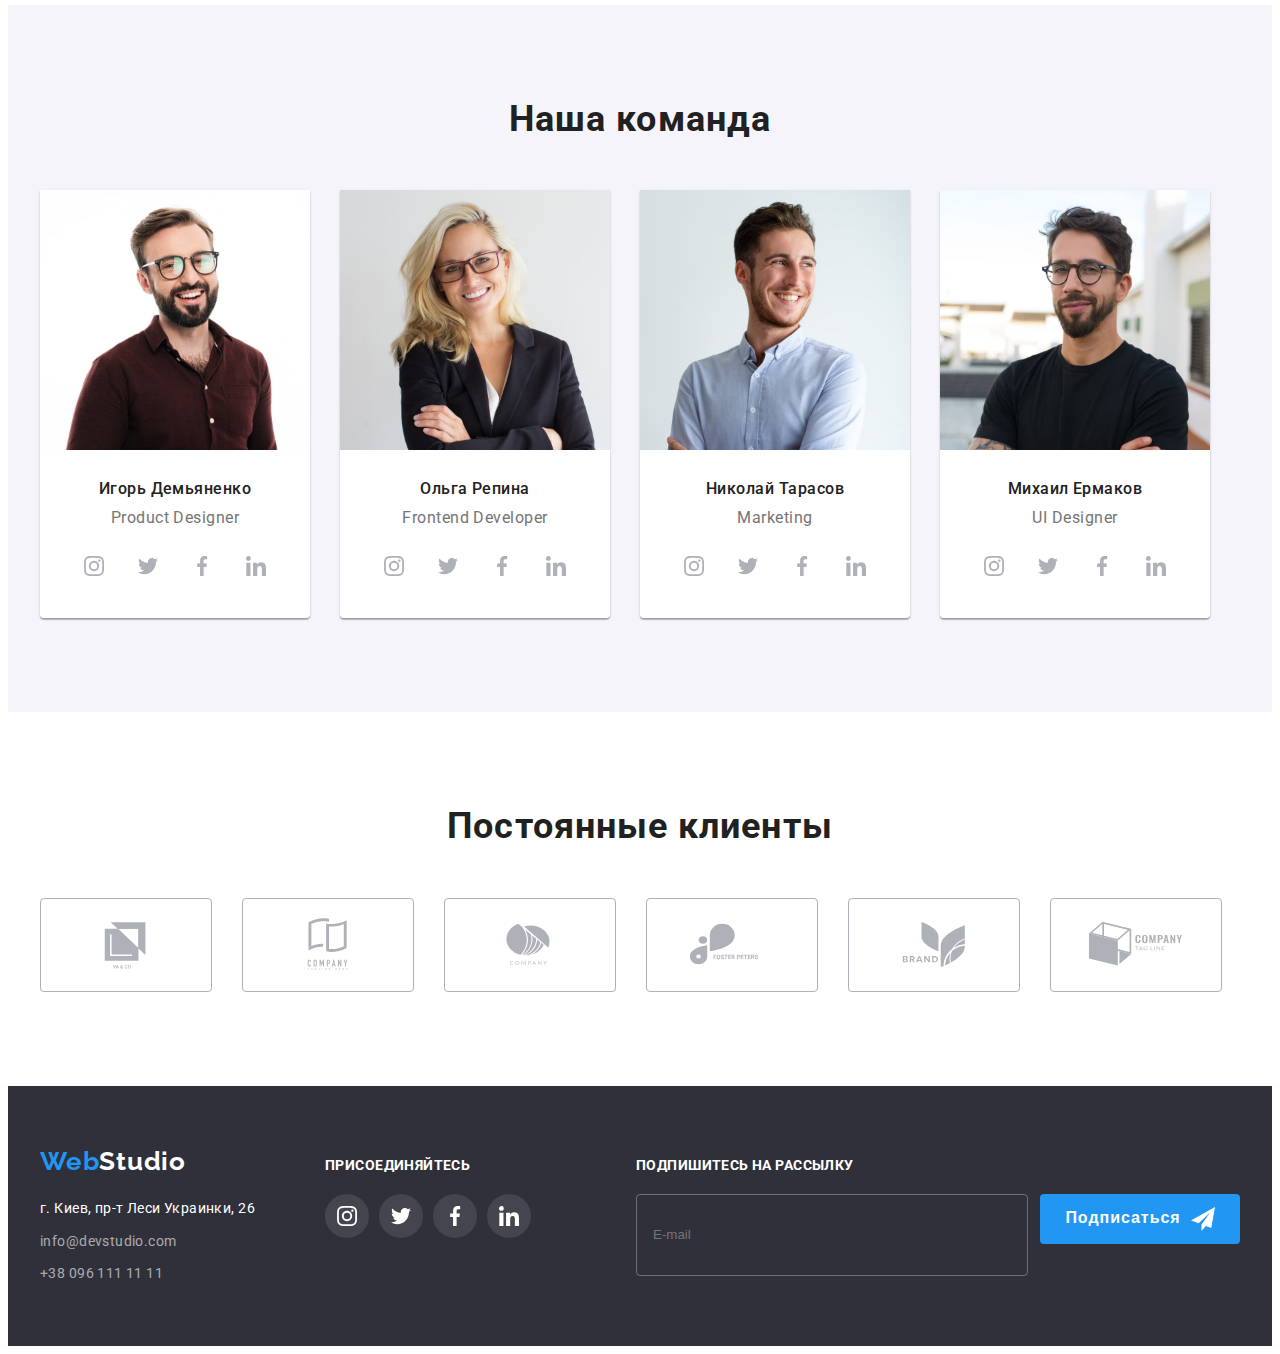
==== commit cf67039a: "second draft hw-06" ====
--- a/index.html
+++ b/index.html
@@ -117,17 +117,21 @@
             <div class="hero-modal-policy">
               <input class="modal-policy-check visually-hidden" type="checkbox" name="online-policy" id="online-policy">
               <label class="modal-policy" for="online-policy">
-                <span><svg class="policy-icon-check" width="16" height="15">
-                  <use href="./images/icons.svg#check"></use>
-                </svg></span>Соглашаюсь с рассылкой и принимаю&nbsp;</label>
+                <span class="policy-icon">
+                  <svg class="policy-icon-check" width="16" height="15">
+                    <use href="./images/icons.svg#check"></use>
+                  </svg>
+                </span>
+                <span>Соглашаюсь с рассылкой и принимаю&nbsp;</span>
+              </label>
               <a class="modal-link" href="">Условия договора</a>
             </div>
 
-            <button type="submit" class="hero-button">Отправить</button>
+            <button type="submit" class="hero-modal-submit">Отправить</button>
             
             </form>
 
-            <button type="button" class="hero-modal-button" data-modal-close>
+            <button type="button" class="hero-modal-close" data-modal-close>
               <svg class="hero-modal-icon" width="11" height="11">
                     <use href="./images/icons.svg#close"></use>
                   </svg>
@@ -565,7 +569,18 @@
 
           </ul>
         </div>
-
+        
+        <div class="footer-subscribe">
+          <h3 class="footer-subscribe-title">Подпишитесь на рассылку</h3>
+          <div class="footer-subscribe-wrap">
+            <input class="footer-subscribe-input" type="email" name="submail" placeholder="E-mail">
+            <button class="footer-subscribe-button" type="submit">Подписаться
+              <svg class="footer-subscribe-icon" width="24" height="24">
+                <use href="./images/icons.svg#send"></use>
+              </svg>
+            </button>
+          </div>
+        </div>
       </div>
     </footer>
     <script src="./js/modal.js"></script>
--- a/css/styles.css
+++ b/css/styles.css
@@ -4,6 +4,7 @@
 	--secondary-bg-color: #f5f4fa;
 	--design-bg-color: #2f303a;
 	--accent-color: #2196f3;
+	--hover-accent-color: #188ce8;
 	--wite-bg-color: #ffffff;
 	--white-text-color: #ffffff;
 	--icons-color: #afb1b8;
@@ -321,42 +322,48 @@
 	background-color: var(--accent-color);
 }
 
-/* ----------------"Студия" page CSS---------------- */
-
-/* ----------------HERO SECTION---------------- */
-.hero-section {
-	text-align: center;
-
-	padding: 200px 0;
-	margin-left: auto;
-	margin-right: auto;
-	max-width: 1600px;
-
-	background-color: #c4c4c4;
-	background-image: linear-gradient(rgba(47, 48, 58, 0.4), rgba(47, 48, 58, 0.4)), url(../images/hero-img.jpg);
-	background-repeat: no-repeat;
-	background-position: center;
-	background-size: cover;
-}
-
-.hero-title {
-	margin-bottom: 30px;
-	margin-left: auto;
-	margin-right: auto;
-	width: 696px;
-
+.footer-subscribe {
+margin-left: auto;
+}
+
+.footer-subscribe-title {
+	margin-bottom: 20px;
+
+	font-weight: 700;
+	font-size: 14px;
+	line-height: 1.14;
+	letter-spacing: 0.03em;
+	text-transform: uppercase;
 	color: var(--white-text-color);
-	text-transform: uppercase;
-	font-weight: 900;
-	font-size: 44px;
-	line-height: 1.36;
-	letter-spacing: 0.06em;
-}
-
-.hero-button {
-	display: inline-block;
-	padding: 10px 32px;
+}
+
+.footer-subscribe-wrap {
+	display: flex;
+}
+
+.footer-subscribe-input {
+	width: 358px;
+	height: 50px;
+
+	padding: 15px 16px;
+
+	background-color: inherit;
+	border: 1px solid rgba(255, 255, 255, 0.3);
+	border-radius: 4px;
+	outline: none;
+
+	color: var(--white-text-color)
+}
+
+.footer-subscribe-button {
+	display: flex;
+	align-items: center;
+	justify-content: center;
+
+	margin-left: 12px;
+
 	min-width: 200px;
+	height: 50px;
 
 	background-color: var(--accent-color);
 	color: var(--white-text-color);
@@ -372,9 +379,71 @@
 	transition: background-color 250ms var(--cubic-value);
 }
 
+.footer-subscribe-icon {
+	margin-left: 10px;
+	fill: #ffffff;
+}
+
+.footer-subscribe-button:hover,
+.footer-subscribe-button:focus {
+	background-color: var(--hover-accent-color);
+}
+
+
+/* ----------------"Студия" page CSS---------------- */
+
+/* ----------------HERO SECTION---------------- */
+.hero-section {
+	text-align: center;
+
+	padding: 200px 0;
+	margin-left: auto;
+	margin-right: auto;
+	max-width: 1600px;
+
+	background-color: #c4c4c4;
+	background-image: linear-gradient(rgba(47, 48, 58, 0.4), rgba(47, 48, 58, 0.4)), url(../images/hero-img.jpg);
+	background-repeat: no-repeat;
+	background-position: center;
+	background-size: cover;
+}
+
+.hero-title {
+	margin-bottom: 30px;
+	margin-left: auto;
+	margin-right: auto;
+	width: 696px;
+
+	color: var(--white-text-color);
+	text-transform: uppercase;
+	font-weight: 900;
+	font-size: 44px;
+	line-height: 1.36;
+	letter-spacing: 0.06em;
+}
+
+.hero-button {
+	display: inline-block;
+	padding: 10px 32px;
+	min-width: 200px;
+
+	background-color: var(--accent-color);
+	color: var(--white-text-color);
+	border-radius: 4px;
+	border: 1px solid transparent;
+	box-sizing: border-box;
+	cursor: pointer;
+	font-size: 16px;
+	font-weight: 700;
+	line-height: 1.8;
+	letter-spacing: 0.06em;
+
+	transition: background-color 250ms var(--cubic-value);
+}
+
 .hero-button:hover,
 .hero-button:focus {
-	background-color: #188ce8;
+	background-color: var(--hover-accent-color);
 }
 
 .hero-backdrop {
@@ -405,7 +474,7 @@
 	transform: scale(1) translate(-50%, -50%);
 }
 
-.hero-modal-button {
+.hero-modal-close {
 	position: absolute;
 	top: 7px;
 	right: 7px;
@@ -425,8 +494,8 @@
 	transition: fill 250ms var(--cubic-value);
 }
 
-.hero-modal-button:hover,
-.hero-modal-button:focus {
+.hero-modal-close:hover,
+.hero-modal-close:focus {
 	fill: currentColor;
 }
 
@@ -536,7 +605,7 @@
 	color: var(--secondary-text-color);
 }
 
-.modal-policy span {
+.modal-policy .policy-icon {
 	display: flex;
 	align-items: center;
 
@@ -551,7 +620,7 @@
 	fill: #ffffff;
 }
 
-.modal-policy-check:checked + .modal-policy span {
+.modal-policy-check:checked + .modal-policy .policy-icon {
 	background-color: var(--accent-color);
 	border: none;
 }
@@ -562,6 +631,30 @@
 	letter-spacing: 0.03em;
 	text-decoration-skip-ink: none;
 	color: var(--accent-color);
+}
+
+.hero-modal-submit {
+	padding: 10px 55px;
+	min-width: 200px;
+
+	background-color: var(--accent-color);
+	color: var(--white-text-color);
+	border-radius: 4px;
+	border: 1px solid transparent;
+	cursor: pointer;
+	font-size: 16px;
+	font-weight: 700;
+	line-height: 1.8;
+	letter-spacing: 0.06em;
+	
+	box-shadow: 0px 4px 4px rgba(0, 0, 0, 0.15);
+	transition: background-color 250ms var(--cubic-value),box-shadow 250ms var(--cubic-value);
+}
+
+.hero-modal-submit:hover,
+.hero-modal-submit:focus {
+	box-shadow: 0px 4px 4px rgba(0, 0, 0, 0.15), 0px 4px 4px rgba(0, 0, 0, 0.15);
+	background-color: var(--hover-accent-color);
 }
 
 .is-hidden {
